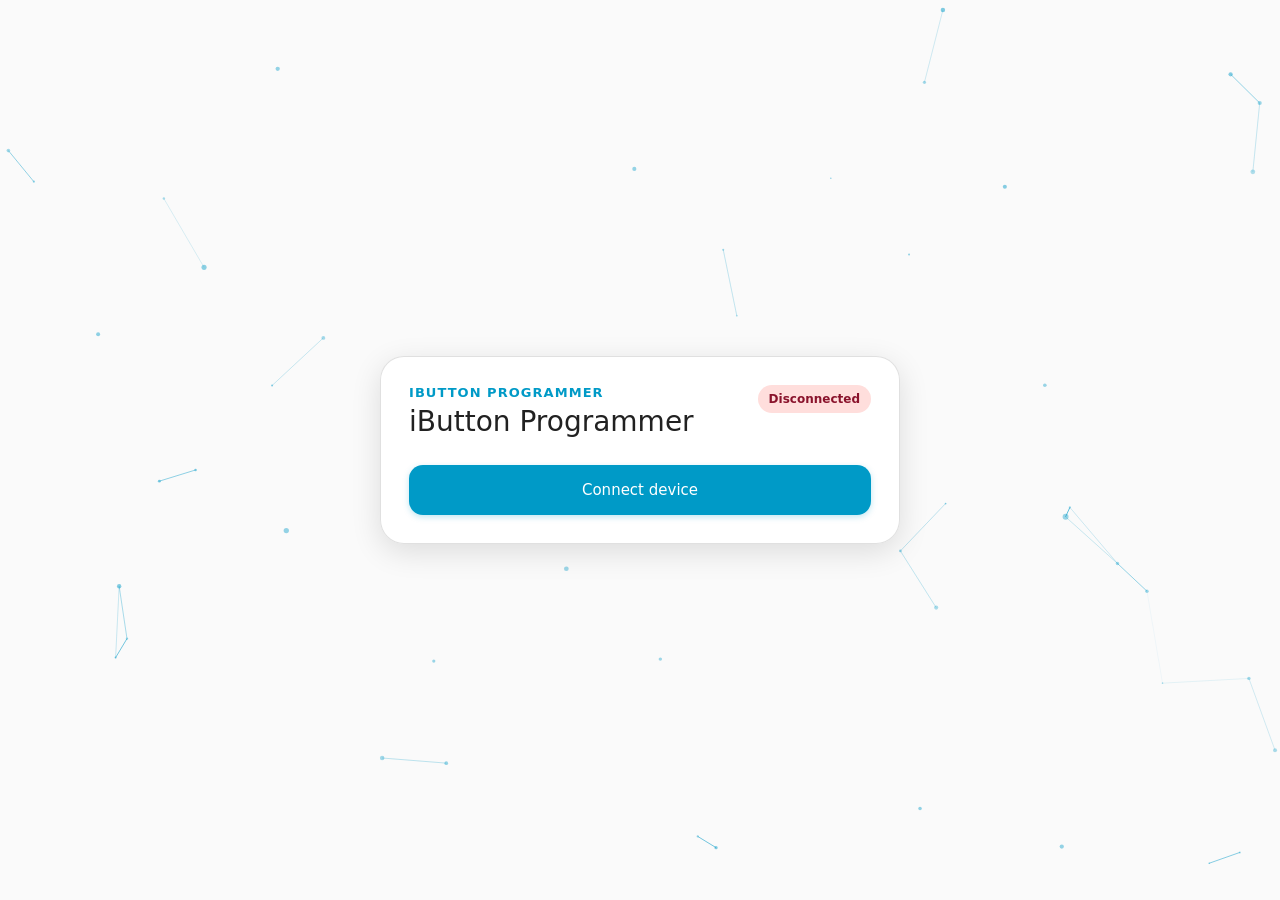
==== web/index.html @ c77f6653 "Refresh web UI with Home Assistant inspired styling" ====
<!doctype html>
<html lang="en">
<head>
  <meta charset="utf-8">
  <meta name="viewport" content="width=device-width,initial-scale=1,viewport-fit=cover">
  <meta name="theme-color" content="#009ac7">
  <meta name="color-scheme" content="light">
  <title>iButton Programmer</title>
  <link rel="icon" href="favicon.ico" sizes="any">
  <link rel="icon" href="favicon.svg" type="image/svg+xml">
  <link rel="stylesheet" href="styles.css">
</head>
<body>
  <canvas id="particles" aria-hidden="true"></canvas>

  <main class="card">
    <header>
      <div>
        <p class="eyebrow">iButton Programmer</p>
        <h1>iButton Programmer</h1>
      </div>
      <span id="status" class="status disconnected">Disconnected</span>
    </header>

    <button id="connect" class="primary wide">Connect device</button>

    <section id="programmer" hidden>
      <label>Serial number</label>
      <div id="serial-fields" class="serial-fields" role="group" aria-label="iButton serial number">
        <input class="serial-byte" type="text" inputmode="text" autocomplete="off" spellcheck="false" maxlength="2" aria-label="Byte 1">
        <input class="serial-byte" type="text" inputmode="text" autocomplete="off" spellcheck="false" maxlength="2" aria-label="Byte 2">
        <input class="serial-byte" type="text" inputmode="text" autocomplete="off" spellcheck="false" maxlength="2" aria-label="Byte 3">
        <input class="serial-byte" type="text" inputmode="text" autocomplete="off" spellcheck="false" maxlength="2" aria-label="Byte 4">
        <input class="serial-byte" type="text" inputmode="text" autocomplete="off" spellcheck="false" maxlength="2" aria-label="Byte 5">
        <input class="serial-byte" type="text" inputmode="text" autocomplete="off" spellcheck="false" maxlength="2" aria-label="Byte 6">
      </div>
      <p class="hint">6-byte serial number, e.g. 12 34 56 78 9A BC</p>

      <div class="actions">
        <button id="read" class="secondary">Read</button>
        <button id="write" class="primary">Write</button>
      </div>

      <p id="message" class="message" aria-live="polite"></p>
    </section>
  </main>

  <script src="particles.js" defer></script>
  <script type="module" src="app.js"></script>
</body>
</html>
---- web/styles.css ----
:root{--primary:#009ac7;--primary-dark:#006787;--primary-light:#eff9fe;--text:#212121;--secondary-text:#727272;--divider:rgba(0,0,0,.12);--surface:#fff;--background:#fafafa;--success:#43a047;--error:#db4437}*{box-sizing:border-box}html{font-family:Roboto,Inter,ui-sans-serif,system-ui,-apple-system,BlinkMacSystemFont,"Segoe UI",sans-serif;color:var(--text);background:var(--background)}body{margin:0;min-height:100dvh;display:grid;place-items:center;padding:24px;overflow-x:hidden}#particles{position:fixed;inset:0;width:100%;height:100%;z-index:0;pointer-events:none}.card{position:relative;z-index:1;width:min(100%,520px);background:rgba(255,255,255,.96);border:1px solid var(--divider);border-radius:24px;padding:28px;box-shadow:0 8px 30px rgba(0,0,0,.12);backdrop-filter:blur(4px)}header{display:flex;align-items:flex-start;justify-content:space-between;gap:16px;margin-bottom:26px}.eyebrow{margin:0 0 5px;color:var(--primary);font-size:13px;font-weight:600;text-transform:uppercase;letter-spacing:.08em}h1{font-size:28px;line-height:1.2;font-weight:500;margin:0}.status{font-size:12px;font-weight:600;padding:7px 11px;border-radius:999px;white-space:nowrap}.disconnected{background:#ffdedc;color:#8a132c}.connected{background:#e3f9e3;color:#036730}button,input{font:inherit}button{border:0;border-radius:14px;padding:14px 20px;font-weight:500;font-size:15px;cursor:pointer;min-height:50px;transition:background-color .15s ease,box-shadow .15s ease,transform .05s ease}button:active:not(:disabled){transform:translateY(1px)}button:disabled{opacity:.45;cursor:not-allowed}.primary{background:var(--primary);color:#fff;box-shadow:0 2px 6px rgba(0,154,199,.25)}.primary:hover:not(:disabled){background:var(--primary-dark)}.secondary{background:var(--primary-light);color:var(--primary-dark)}.secondary:hover:not(:disabled){background:#dff3fc}.wide{width:100%}section{margin-top:26px;border-top:1px solid var(--divider);padding-top:26px}label{display:block;font-size:14px;font-weight:500;margin-bottom:10px}.serial-fields{display:grid;grid-template-columns:repeat(6,1fr);gap:8px}.serial-byte{width:100%;min-width:0;height:56px;border:1px solid rgba(0,0,0,.24);border-radius:12px;padding:0;text-align:center;background:#fff;color:var(--text);font-family:ui-monospace,SFMono-Regular,Menlo,Consolas,monospace;font-size:20px;text-transform:uppercase;letter-spacing:.04em;transition:border-color .15s ease,box-shadow .15s ease}.serial-byte:hover{border-color:rgba(0,0,0,.5)}.serial-byte:focus{outline:0;border-color:var(--primary);box-shadow:0 0 0 2px rgba(0,154,199,.18)}.hint{color:var(--secondary-text);font-size:12px;margin:8px 0 20px}.actions{display:grid;grid-template-columns:1fr 1fr;gap:12px}.message{min-height:22px;margin:18px 0 0;font-size:14px}.message.error{color:var(--error)}.message.success{color:var(--success)}@media(max-width:450px){#particles{display:none}body{padding:16px}.card{padding:20px;border-radius:20px}header{display:block}.status{display:inline-block;margin-top:14px}.serial-fields{gap:5px}.serial-byte{height:50px;font-size:17px}.actions{grid-template-columns:1fr}}@media(prefers-reduced-motion:reduce){button{transition:none}#particles{display:none}}
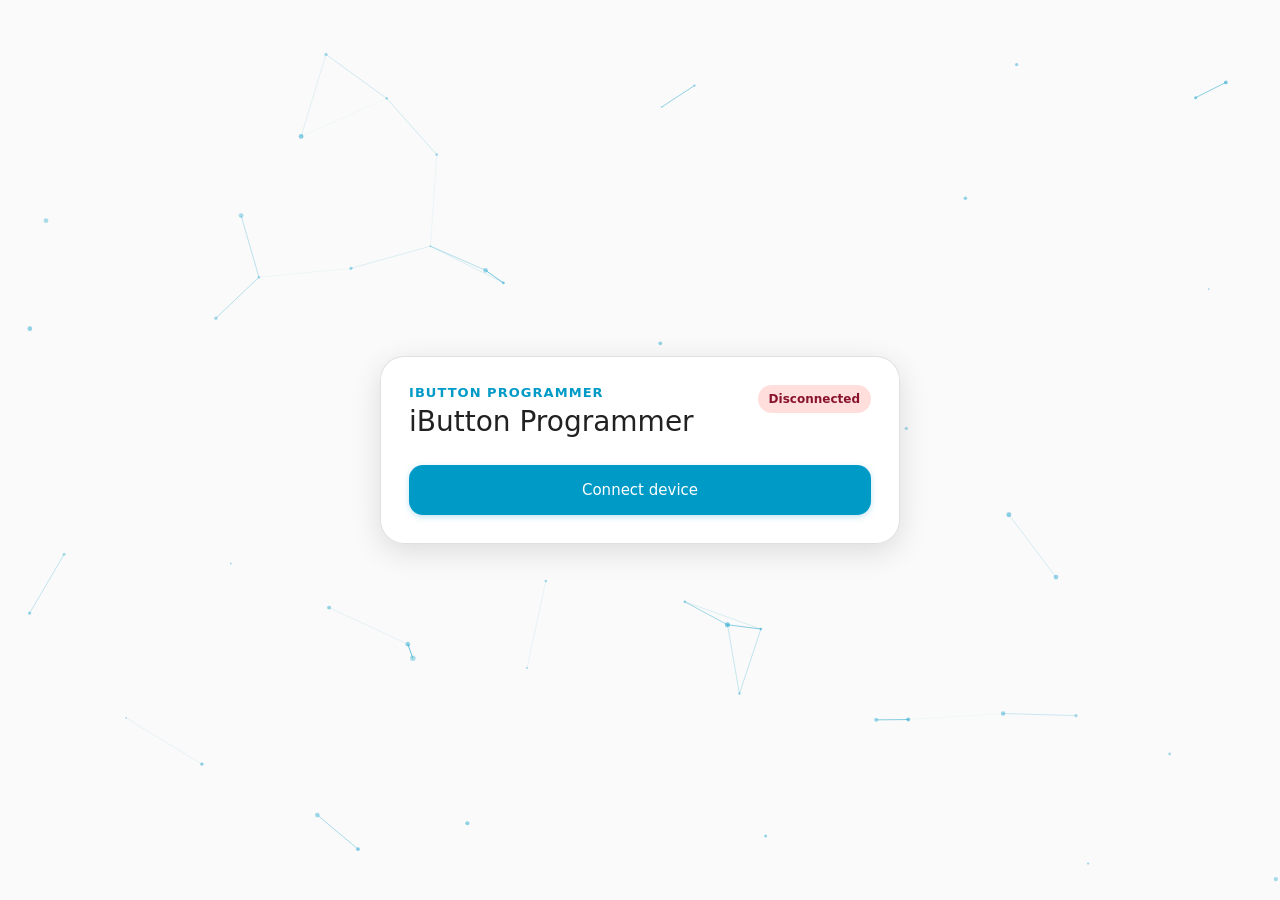
==== commit 893744a9: "Improve accessibility and page metadata" ====
--- a/web/index.html
+++ b/web/index.html
@@ -3,6 +3,7 @@
 <head>
   <meta charset="utf-8">
   <meta name="viewport" content="width=device-width,initial-scale=1,viewport-fit=cover">
+  <meta name="description" content="Read and program iButton serial numbers directly from your browser using a USB programmer and Web Serial.">
   <meta name="theme-color" content="#009ac7">
   <meta name="color-scheme" content="light">
   <title>iButton Programmer</title>
@@ -37,7 +38,7 @@
       <p class="hint">6-byte serial number, e.g. 12 34 56 78 9A BC</p>
 
       <div class="actions">
-        <button id="read" class="secondary">Read</button>
+        <button id="read" class="primary">Read</button>
         <button id="write" class="primary">Write</button>
       </div>
 
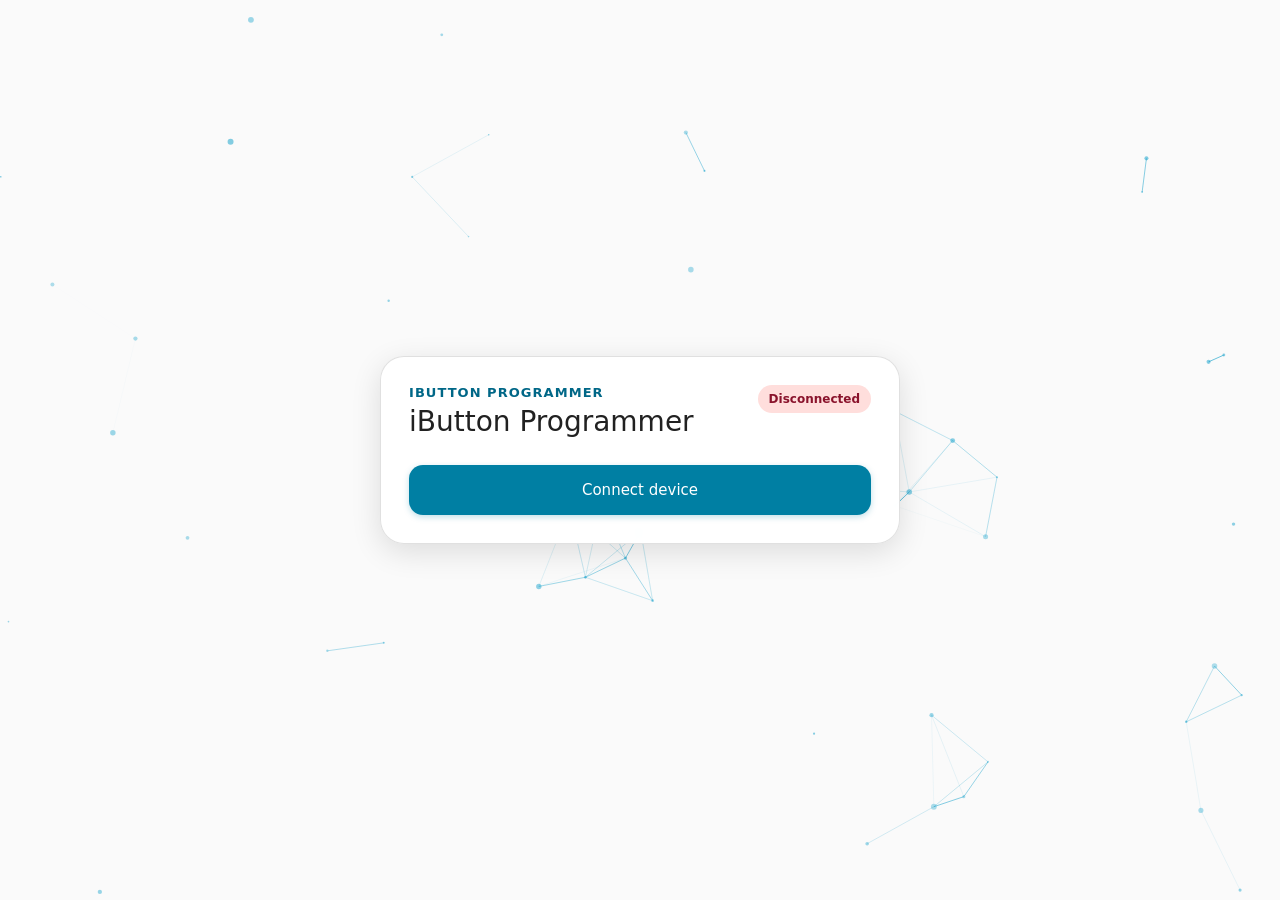
==== commit 88cf9883: "Add protocol diagnostics log" ====
--- a/web/index.html
+++ b/web/index.html
@@ -43,6 +43,15 @@
       </div>
 
       <p id="message" class="message" aria-live="polite"></p>
+
+      <details class="protocol-details">
+        <summary>Protocol log</summary>
+        <div class="protocol-toolbar">
+          <span>Raw USB serial traffic</span>
+          <button id="clear-log" type="button" class="log-button">Clear</button>
+        </div>
+        <pre id="protocol-log" class="protocol-log" aria-label="Protocol log"></pre>
+      </details>
     </section>
   </main>
 
--- a/web/styles.css
+++ b/web/styles.css
@@ -1 +1 @@
-:root{--primary:#009ac7;--primary-dark:#006787;--primary-light:#eff9fe;--text:#212121;--secondary-text:#727272;--divider:rgba(0,0,0,.12);--surface:#fff;--background:#fafafa;--success:#43a047;--error:#db4437}*{box-sizing:border-box}html{font-family:Roboto,Inter,ui-sans-serif,system-ui,-apple-system,BlinkMacSystemFont,"Segoe UI",sans-serif;color:var(--text);background:var(--background)}body{margin:0;min-height:100dvh;display:grid;place-items:center;padding:24px;overflow-x:hidden}#particles{position:fixed;inset:0;width:100%;height:100%;z-index:0;pointer-events:none}.card{position:relative;z-index:1;width:min(100%,520px);background:rgba(255,255,255,.96);border:1px solid var(--divider);border-radius:24px;padding:28px;box-shadow:0 8px 30px rgba(0,0,0,.12);backdrop-filter:blur(4px)}header{display:flex;align-items:flex-start;justify-content:space-between;gap:16px;margin-bottom:26px}.eyebrow{margin:0 0 5px;color:var(--primary);font-size:13px;font-weight:600;text-transform:uppercase;letter-spacing:.08em}h1{font-size:28px;line-height:1.2;font-weight:500;margin:0}.status{font-size:12px;font-weight:600;padding:7px 11px;border-radius:999px;white-space:nowrap}.disconnected{background:#ffdedc;color:#8a132c}.connected{background:#e3f9e3;color:#036730}button,input{font:inherit}button{border:0;border-radius:14px;padding:14px 20px;font-weight:500;font-size:15px;cursor:pointer;min-height:50px;transition:background-color .15s ease,box-shadow .15s ease,transform .05s ease}button:active:not(:disabled){transform:translateY(1px)}button:disabled{opacity:.45;cursor:not-allowed}.primary{background:var(--primary);color:#fff;box-shadow:0 2px 6px rgba(0,154,199,.25)}.primary:hover:not(:disabled){background:var(--primary-dark)}.secondary{background:var(--primary-light);color:var(--primary-dark)}.secondary:hover:not(:disabled){background:#dff3fc}.wide{width:100%}section{margin-top:26px;border-top:1px solid var(--divider);padding-top:26px}label{display:block;font-size:14px;font-weight:500;margin-bottom:10px}.serial-fields{display:grid;grid-template-columns:repeat(6,1fr);gap:8px}.serial-byte{width:100%;min-width:0;height:56px;border:1px solid rgba(0,0,0,.24);border-radius:12px;padding:0;text-align:center;background:#fff;color:var(--text);font-family:ui-monospace,SFMono-Regular,Menlo,Consolas,monospace;font-size:20px;text-transform:uppercase;letter-spacing:.04em;transition:border-color .15s ease,box-shadow .15s ease}.serial-byte:hover{border-color:rgba(0,0,0,.5)}.serial-byte:focus{outline:0;border-color:var(--primary);box-shadow:0 0 0 2px rgba(0,154,199,.18)}.hint{color:var(--secondary-text);font-size:12px;margin:8px 0 20px}.actions{display:grid;grid-template-columns:1fr 1fr;gap:12px}.message{min-height:22px;margin:18px 0 0;font-size:14px}.message.error{color:var(--error)}.message.success{color:var(--success)}@media(max-width:450px){#particles{display:none}body{padding:16px}.card{padding:20px;border-radius:20px}header{display:block}.status{display:inline-block;margin-top:14px}.serial-fields{gap:5px}.serial-byte{height:50px;font-size:17px}.actions{grid-template-columns:1fr}}@media(prefers-reduced-motion:reduce){button{transition:none}#particles{display:none}}
+:root{--primary:#009ac7;--primary-button:#007fa3;--primary-dark:#006787;--primary-light:#eff9fe;--text:#212121;--secondary-text:#727272;--divider:rgba(0,0,0,.12);--surface:#fff;--background:#fafafa;--success:#43a047;--error:#db4437}*{box-sizing:border-box}html{font-family:Roboto,Inter,ui-sans-serif,system-ui,-apple-system,BlinkMacSystemFont,"Segoe UI",sans-serif;color:var(--text);background:var(--background)}body{margin:0;min-height:100dvh;display:grid;place-items:center;padding:24px;overflow-x:hidden}#particles{position:fixed;inset:0;width:100%;height:100%;z-index:0;pointer-events:none}.card{position:relative;z-index:1;width:min(100%,520px);background:rgba(255,255,255,.96);border:1px solid var(--divider);border-radius:24px;padding:28px;box-shadow:0 8px 30px rgba(0,0,0,.12);backdrop-filter:blur(4px)}header{display:flex;align-items:flex-start;justify-content:space-between;gap:16px;margin-bottom:26px}.eyebrow{margin:0 0 5px;color:var(--primary-dark);font-size:13px;font-weight:600;text-transform:uppercase;letter-spacing:.08em}h1{font-size:28px;line-height:1.2;font-weight:500;margin:0}.status{font-size:12px;font-weight:600;padding:7px 11px;border-radius:999px;white-space:nowrap}.disconnected{background:#ffdedc;color:#8a132c}.connected{background:#e3f9e3;color:#036730}button,input{font:inherit}button{border:0;border-radius:14px;padding:14px 20px;font-weight:500;font-size:15px;cursor:pointer;min-height:50px;transition:background-color .15s ease,box-shadow .15s ease,transform .05s ease}button:active:not(:disabled){transform:translateY(1px)}button:disabled{opacity:.45;cursor:not-allowed}.primary{background:var(--primary-button);color:#fff;box-shadow:0 2px 6px rgba(0,127,163,.25)}.primary:hover:not(:disabled){background:var(--primary-dark)}.secondary{background:var(--primary-light);color:var(--primary-dark)}.secondary:hover:not(:disabled){background:#dff3fc}.wide{width:100%}section{margin-top:26px;border-top:1px solid var(--divider);padding-top:26px}label{display:block;font-size:14px;font-weight:500;margin-bottom:10px}.serial-fields{display:grid;grid-template-columns:repeat(6,1fr);gap:8px}.serial-byte{width:100%;min-width:0;height:56px;border:1px solid rgba(0,0,0,.24);border-radius:12px;padding:0;text-align:center;background:#fff;color:var(--text);font-family:ui-monospace,SFMono-Regular,Menlo,Consolas,monospace;font-size:20px;text-transform:uppercase;letter-spacing:.04em;transition:border-color .15s ease,box-shadow .15s ease}.serial-byte:hover{border-color:rgba(0,0,0,.5)}.serial-byte:focus{outline:0;border-color:var(--primary);box-shadow:0 0 0 2px rgba(0,154,199,.18)}.hint{color:var(--secondary-text);font-size:12px;margin:8px 0 20px}.actions{display:grid;grid-template-columns:1fr 1fr;gap:12px}.message{min-height:22px;margin:18px 0 0;font-size:14px}.message.error{color:var(--error)}.message.success{color:var(--success)}@media(max-width:450px){#particles{display:none}body{padding:16px}.card{padding:20px;border-radius:20px}header{display:block}.status{display:inline-block;margin-top:14px}.serial-fields{gap:5px}.serial-byte{height:50px;font-size:17px}.actions{grid-template-columns:1fr}}@media(prefers-reduced-motion:reduce){button{transition:none}#particles{display:none}}
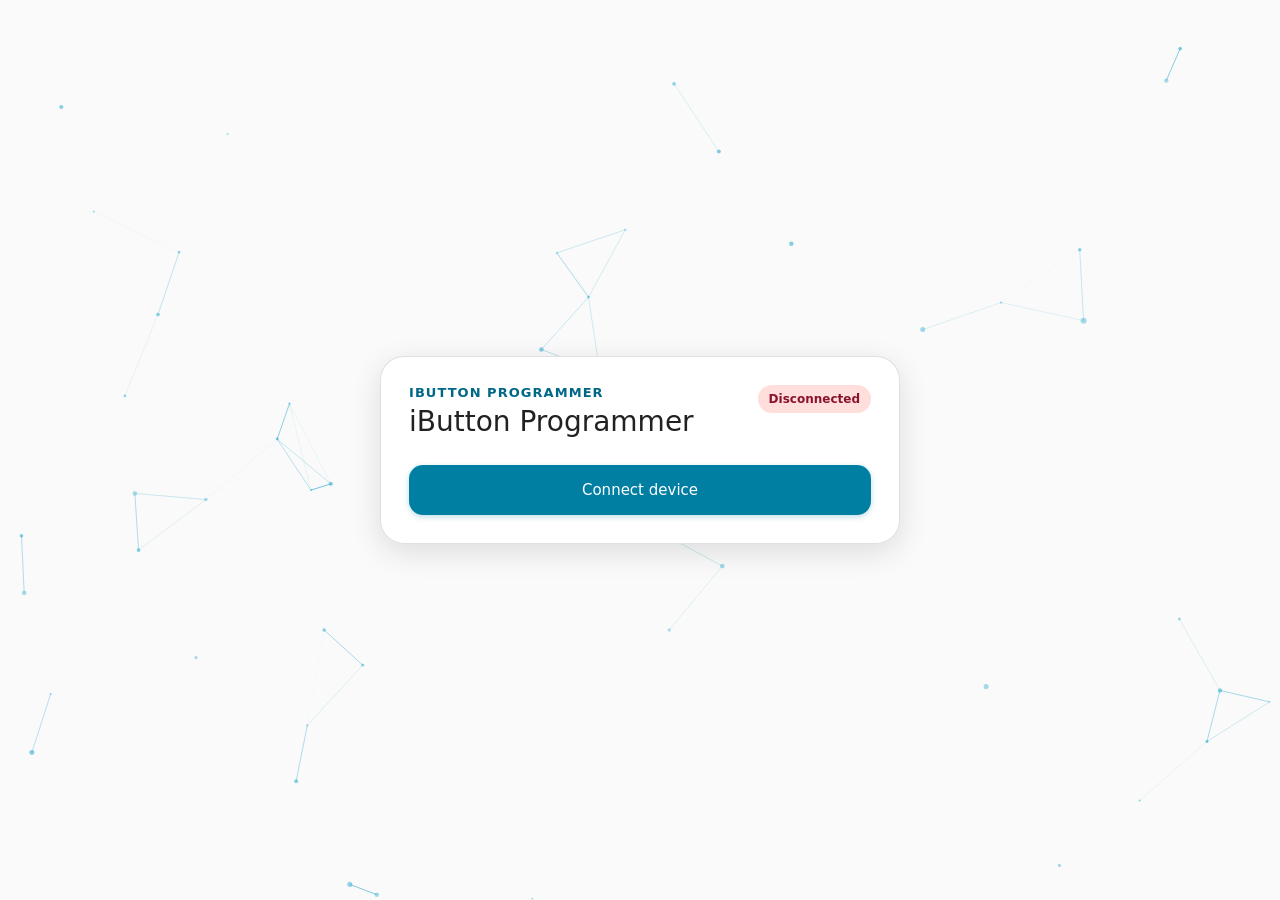
==== commit 180fc770: "Add copy button to protocol log" ====
--- a/web/index.html
+++ b/web/index.html
@@ -48,7 +48,10 @@
         <summary>Protocol log</summary>
         <div class="protocol-toolbar">
           <span>Raw USB serial traffic</span>
-          <button id="clear-log" type="button" class="log-button">Clear</button>
+          <div>
+            <button id="copy-log" type="button" class="log-button">Copy</button>
+            <button id="clear-log" type="button" class="log-button">Clear</button>
+          </div>
         </div>
         <pre id="protocol-log" class="protocol-log" aria-label="Protocol log"></pre>
       </details>
--- a/web/styles.css
+++ b/web/styles.css
@@ -1 +1 @@
-:root{--primary:#009ac7;--primary-button:#007fa3;--primary-dark:#006787;--primary-light:#eff9fe;--text:#212121;--secondary-text:#727272;--divider:rgba(0,0,0,.12);--surface:#fff;--background:#fafafa;--success:#43a047;--error:#db4437}*{box-sizing:border-box}html{font-family:Roboto,Inter,ui-sans-serif,system-ui,-apple-system,BlinkMacSystemFont,"Segoe UI",sans-serif;color:var(--text);background:var(--background)}body{margin:0;min-height:100dvh;display:grid;place-items:center;padding:24px;overflow-x:hidden}#particles{position:fixed;inset:0;width:100%;height:100%;z-index:0;pointer-events:none}.card{position:relative;z-index:1;width:min(100%,520px);background:rgba(255,255,255,.96);border:1px solid var(--divider);border-radius:24px;padding:28px;box-shadow:0 8px 30px rgba(0,0,0,.12);backdrop-filter:blur(4px)}header{display:flex;align-items:flex-start;justify-content:space-between;gap:16px;margin-bottom:26px}.eyebrow{margin:0 0 5px;color:var(--primary-dark);font-size:13px;font-weight:600;text-transform:uppercase;letter-spacing:.08em}h1{font-size:28px;line-height:1.2;font-weight:500;margin:0}.status{font-size:12px;font-weight:600;padding:7px 11px;border-radius:999px;white-space:nowrap}.disconnected{background:#ffdedc;color:#8a132c}.connected{background:#e3f9e3;color:#036730}button,input{font:inherit}button{border:0;border-radius:14px;padding:14px 20px;font-weight:500;font-size:15px;cursor:pointer;min-height:50px;transition:background-color .15s ease,box-shadow .15s ease,transform .05s ease}button:active:not(:disabled){transform:translateY(1px)}button:disabled{opacity:.45;cursor:not-allowed}.primary{background:var(--primary-button);color:#fff;box-shadow:0 2px 6px rgba(0,127,163,.25)}.primary:hover:not(:disabled){background:var(--primary-dark)}.secondary{background:var(--primary-light);color:var(--primary-dark)}.secondary:hover:not(:disabled){background:#dff3fc}.wide{width:100%}section{margin-top:26px;border-top:1px solid var(--divider);padding-top:26px}label{display:block;font-size:14px;font-weight:500;margin-bottom:10px}.serial-fields{display:grid;grid-template-columns:repeat(6,1fr);gap:8px}.serial-byte{width:100%;min-width:0;height:56px;border:1px solid rgba(0,0,0,.24);border-radius:12px;padding:0;text-align:center;background:#fff;color:var(--text);font-family:ui-monospace,SFMono-Regular,Menlo,Consolas,monospace;font-size:20px;text-transform:uppercase;letter-spacing:.04em;transition:border-color .15s ease,box-shadow .15s ease}.serial-byte:hover{border-color:rgba(0,0,0,.5)}.serial-byte:focus{outline:0;border-color:var(--primary);box-shadow:0 0 0 2px rgba(0,154,199,.18)}.hint{color:var(--secondary-text);font-size:12px;margin:8px 0 20px}.actions{display:grid;grid-template-columns:1fr 1fr;gap:12px}.message{min-height:22px;margin:18px 0 0;font-size:14px}.message.error{color:var(--error)}.message.success{color:var(--success)}@media(max-width:450px){#particles{display:none}body{padding:16px}.card{padding:20px;border-radius:20px}header{display:block}.status{display:inline-block;margin-top:14px}.serial-fields{gap:5px}.serial-byte{height:50px;font-size:17px}.actions{grid-template-columns:1fr}}@media(prefers-reduced-motion:reduce){button{transition:none}#particles{display:none}}
+:root{--primary:#009ac7;--primary-button:#007fa3;--primary-dark:#006787;--primary-light:#eff9fe;--text:#212121;--secondary-text:#727272;--divider:rgba(0,0,0,.12);--surface:#fff;--background:#fafafa;--success:#43a047;--error:#db4437}*{box-sizing:border-box}html{font-family:Roboto,Inter,ui-sans-serif,system-ui,-apple-system,BlinkMacSystemFont,"Segoe UI",sans-serif;color:var(--text);background:var(--background)}body{margin:0;min-height:100dvh;display:grid;place-items:center;padding:24px;overflow-x:hidden}#particles{position:fixed;inset:0;width:100%;height:100%;z-index:0;pointer-events:none}.card{position:relative;z-index:1;width:min(100%,520px);background:rgba(255,255,255,.96);border:1px solid var(--divider);border-radius:24px;padding:28px;box-shadow:0 8px 30px rgba(0,0,0,.12);backdrop-filter:blur(4px)}header{display:flex;align-items:flex-start;justify-content:space-between;gap:16px;margin-bottom:26px}.eyebrow{margin:0 0 5px;color:var(--primary-dark);font-size:13px;font-weight:600;text-transform:uppercase;letter-spacing:.08em}h1{font-size:28px;line-height:1.2;font-weight:500;margin:0}.status{font-size:12px;font-weight:600;padding:7px 11px;border-radius:999px;white-space:nowrap}.disconnected{background:#ffdedc;color:#8a132c}.connected{background:#e3f9e3;color:#036730}button,input{font:inherit}button{border:0;border-radius:14px;padding:14px 20px;font-weight:500;font-size:15px;cursor:pointer;min-height:50px;transition:background-color .15s ease,box-shadow .15s ease,transform .05s ease}button:active:not(:disabled){transform:translateY(1px)}button:disabled{opacity:.45;cursor:not-allowed}.primary{background:var(--primary-button);color:#fff;box-shadow:0 2px 6px rgba(0,127,163,.25)}.primary:hover:not(:disabled){background:var(--primary-dark)}.secondary{background:var(--primary-light);color:var(--primary-dark)}.secondary:hover:not(:disabled){background:#dff3fc}.wide{width:100%}section{margin-top:26px;border-top:1px solid var(--divider);padding-top:26px}label{display:block;font-size:14px;font-weight:500;margin-bottom:10px}.serial-fields{display:grid;grid-template-columns:repeat(6,1fr);gap:8px}.serial-byte{width:100%;min-width:0;height:56px;border:1px solid rgba(0,0,0,.24);border-radius:12px;padding:0;text-align:center;background:#fff;color:var(--text);font-family:ui-monospace,SFMono-Regular,Menlo,Consolas,monospace;font-size:20px;text-transform:uppercase;letter-spacing:.04em;transition:border-color .15s ease,box-shadow .15s ease}.serial-byte:hover{border-color:rgba(0,0,0,.5)}.serial-byte:focus{outline:0;border-color:var(--primary);box-shadow:0 0 0 2px rgba(0,154,199,.18)}.hint{color:var(--secondary-text);font-size:12px;margin:8px 0 20px}.actions{display:grid;grid-template-columns:1fr 1fr;gap:12px}.message{min-height:22px;margin:18px 0 0;font-size:14px}.message.error{color:var(--error)}.message.success{color:var(--success)}.protocol-details{margin-top:18px;border-top:1px solid var(--divider);padding-top:14px}.protocol-details summary{cursor:pointer;color:var(--secondary-text);font-size:13px;font-weight:500;user-select:none}.protocol-toolbar{display:flex;align-items:center;justify-content:space-between;gap:12px;margin:12px 0 8px;color:var(--secondary-text);font-size:11px}.log-button{min-height:0;padding:5px 9px;border-radius:8px;background:var(--primary-light);color:var(--primary-dark);font-size:11px}.protocol-log{height:180px;overflow:auto;margin:0;padding:12px;border:1px solid var(--divider);border-radius:10px;background:#f7f7f7;color:#333;font:11px/1.5 ui-monospace,SFMono-Regular,Menlo,Consolas,monospace;white-space:pre-wrap;overflow-wrap:anywhere}@media(max-width:450px){#particles{display:none}body{padding:16px}.card{padding:20px;border-radius:20px}header{display:block}.status{display:inline-block;margin-top:14px}.serial-fields{gap:5px}.serial-byte{height:50px;font-size:17px}.actions{grid-template-columns:1fr}}@media(prefers-reduced-motion:reduce){button{transition:none}#particles{display:none}}
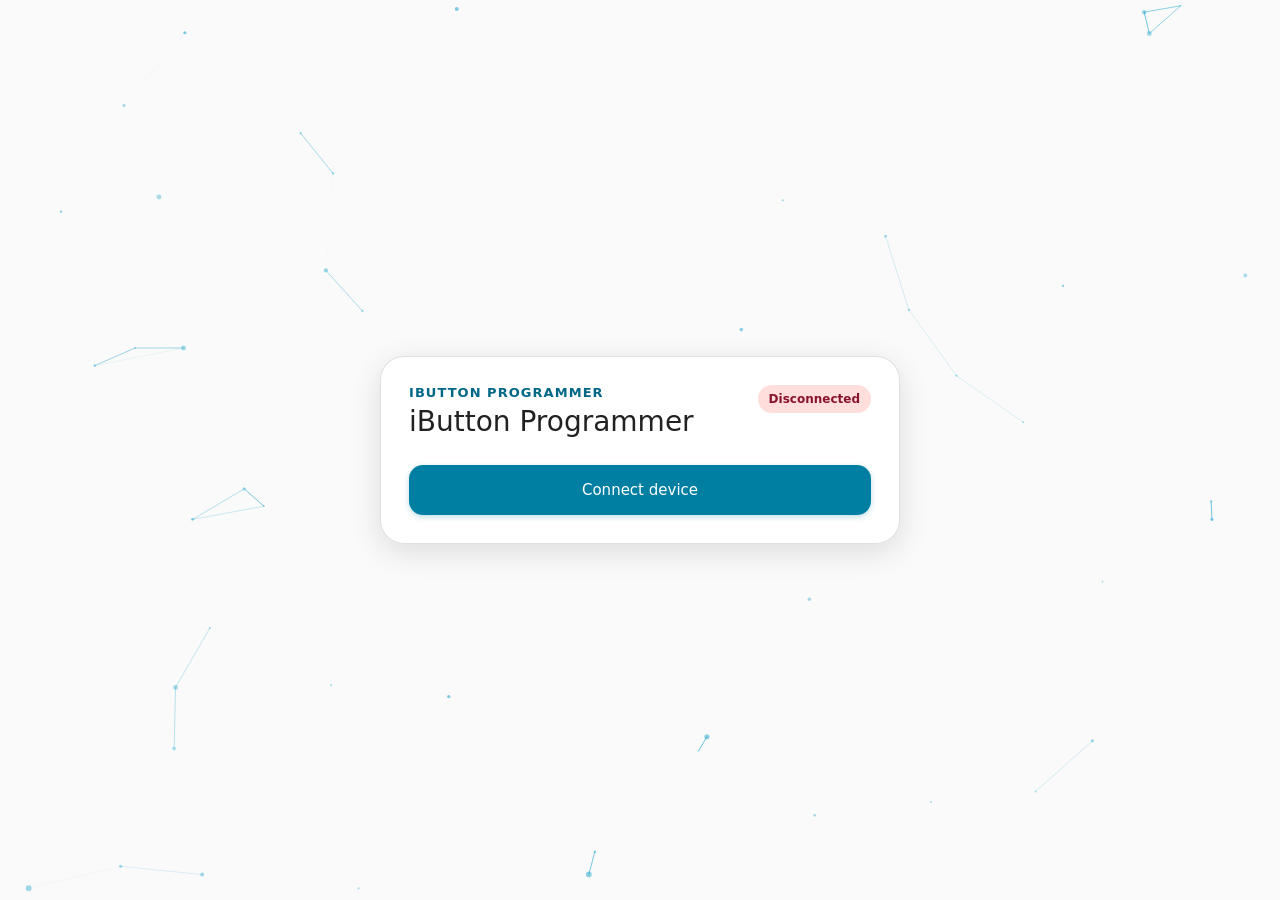
==== commit d78ce9b3: "Add Detect action to Debug section" ====
--- a/web/index.html
+++ b/web/index.html
@@ -45,15 +45,16 @@
       <p id="message" class="message" aria-live="polite"></p>
 
       <details class="protocol-details">
-        <summary>Protocol log</summary>
+        <summary>Debug</summary>
         <div class="protocol-toolbar">
-          <span>Raw USB serial traffic</span>
+          <span>Protocol diagnostics</span>
           <div>
+            <button id="detect" type="button" class="log-button">Detect</button>
             <button id="copy-log" type="button" class="log-button">Copy</button>
             <button id="clear-log" type="button" class="log-button">Clear</button>
           </div>
         </div>
-        <pre id="protocol-log" class="protocol-log" aria-label="Protocol log"></pre>
+        <pre id="protocol-log" class="protocol-log" aria-label="Debug log"></pre>
       </details>
     </section>
   </main>
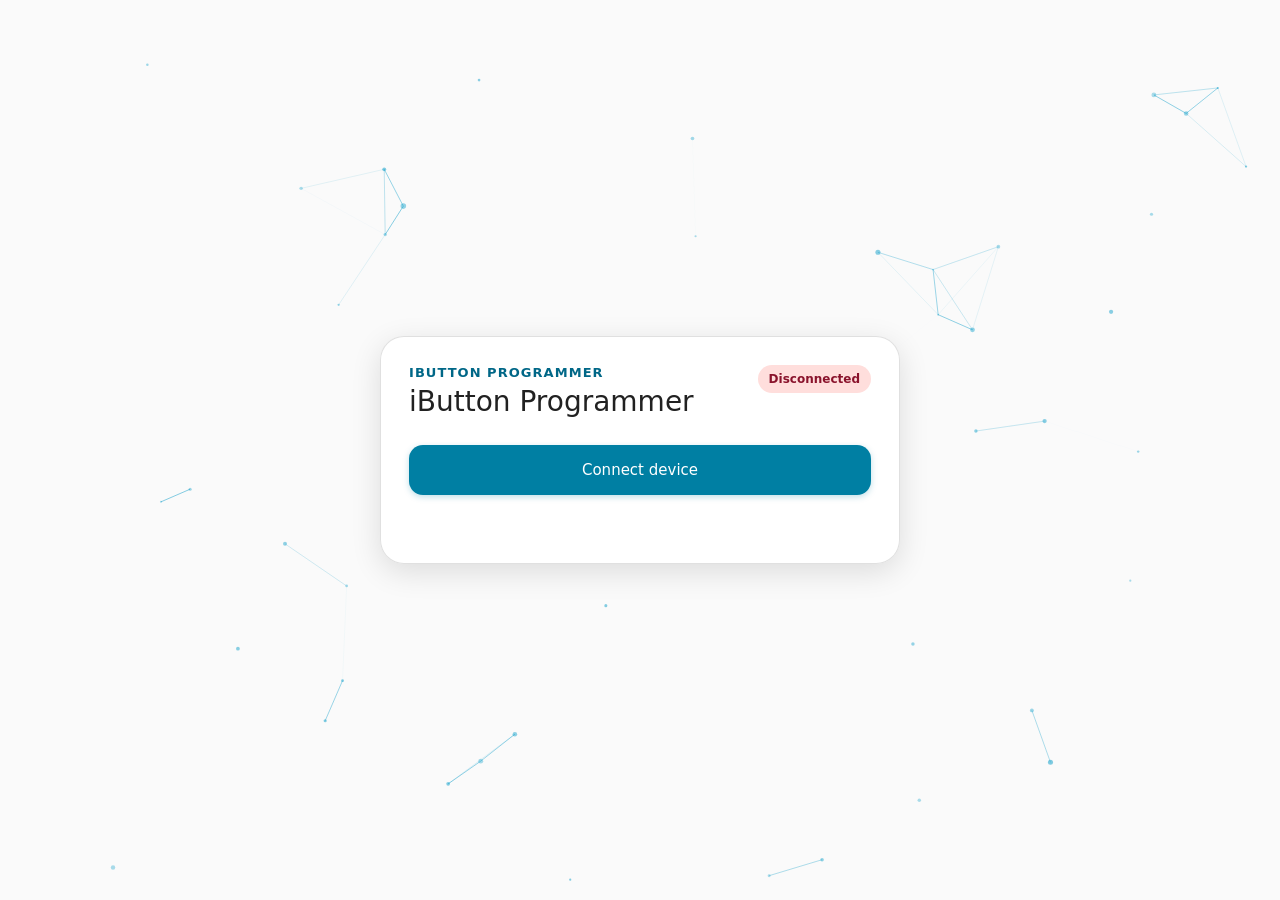
==== commit ebbef77a: "Clarify write action and Debug controls" ====
--- a/web/index.html
+++ b/web/index.html
@@ -23,33 +23,33 @@
       <span id="status" class="status disconnected">Disconnected</span>
     </header>
 
-    <button id="connect" class="primary wide">Connect device</button>
+    <button id="connect" type="button" class="primary wide">Connect device</button>
+    <p id="message" class="message" aria-live="polite"></p>
 
     <section id="programmer" hidden>
-      <label>Serial number</label>
-      <div id="serial-fields" class="serial-fields" role="group" aria-label="iButton serial number">
-        <input class="serial-byte" type="text" inputmode="text" autocomplete="off" spellcheck="false" maxlength="2" aria-label="Byte 1">
-        <input class="serial-byte" type="text" inputmode="text" autocomplete="off" spellcheck="false" maxlength="2" aria-label="Byte 2">
-        <input class="serial-byte" type="text" inputmode="text" autocomplete="off" spellcheck="false" maxlength="2" aria-label="Byte 3">
-        <input class="serial-byte" type="text" inputmode="text" autocomplete="off" spellcheck="false" maxlength="2" aria-label="Byte 4">
-        <input class="serial-byte" type="text" inputmode="text" autocomplete="off" spellcheck="false" maxlength="2" aria-label="Byte 5">
-        <input class="serial-byte" type="text" inputmode="text" autocomplete="off" spellcheck="false" maxlength="2" aria-label="Byte 6">
+      <label id="serial-label">Serial number</label>
+      <div id="serial-fields" class="serial-fields" role="group" aria-labelledby="serial-label">
+        <input class="serial-byte" type="text" inputmode="text" autocomplete="off" spellcheck="false" maxlength="2" aria-label="Byte 1" disabled>
+        <input class="serial-byte" type="text" inputmode="text" autocomplete="off" spellcheck="false" maxlength="2" aria-label="Byte 2" disabled>
+        <input class="serial-byte" type="text" inputmode="text" autocomplete="off" spellcheck="false" maxlength="2" aria-label="Byte 3" disabled>
+        <input class="serial-byte" type="text" inputmode="text" autocomplete="off" spellcheck="false" maxlength="2" aria-label="Byte 4" disabled>
+        <input class="serial-byte" type="text" inputmode="text" autocomplete="off" spellcheck="false" maxlength="2" aria-label="Byte 5" disabled>
+        <input class="serial-byte" type="text" inputmode="text" autocomplete="off" spellcheck="false" maxlength="2" aria-label="Byte 6" disabled>
       </div>
       <p class="hint">6-byte serial number, e.g. 12 34 56 78 9A BC</p>
 
       <div class="actions">
-        <button id="read" class="primary">Read</button>
-        <button id="write" class="primary">Write</button>
+        <button id="read" type="button" class="primary" disabled>Read</button>
+        <button id="write" type="button" class="write-primary" disabled>Write</button>
       </div>
-
-      <p id="message" class="message" aria-live="polite"></p>
+      <p class="write-note">Write changes the serial number. Keep the iButton in place until verification finishes.</p>
 
       <details class="protocol-details">
         <summary>Debug</summary>
         <div class="protocol-toolbar">
           <span>Protocol diagnostics</span>
-          <div>
-            <button id="detect" type="button" class="log-button">Detect</button>
+          <div class="debug-actions">
+            <button id="detect" type="button" class="log-button" disabled>Detect type</button>
             <button id="copy-log" type="button" class="log-button">Copy</button>
             <button id="clear-log" type="button" class="log-button">Clear</button>
           </div>
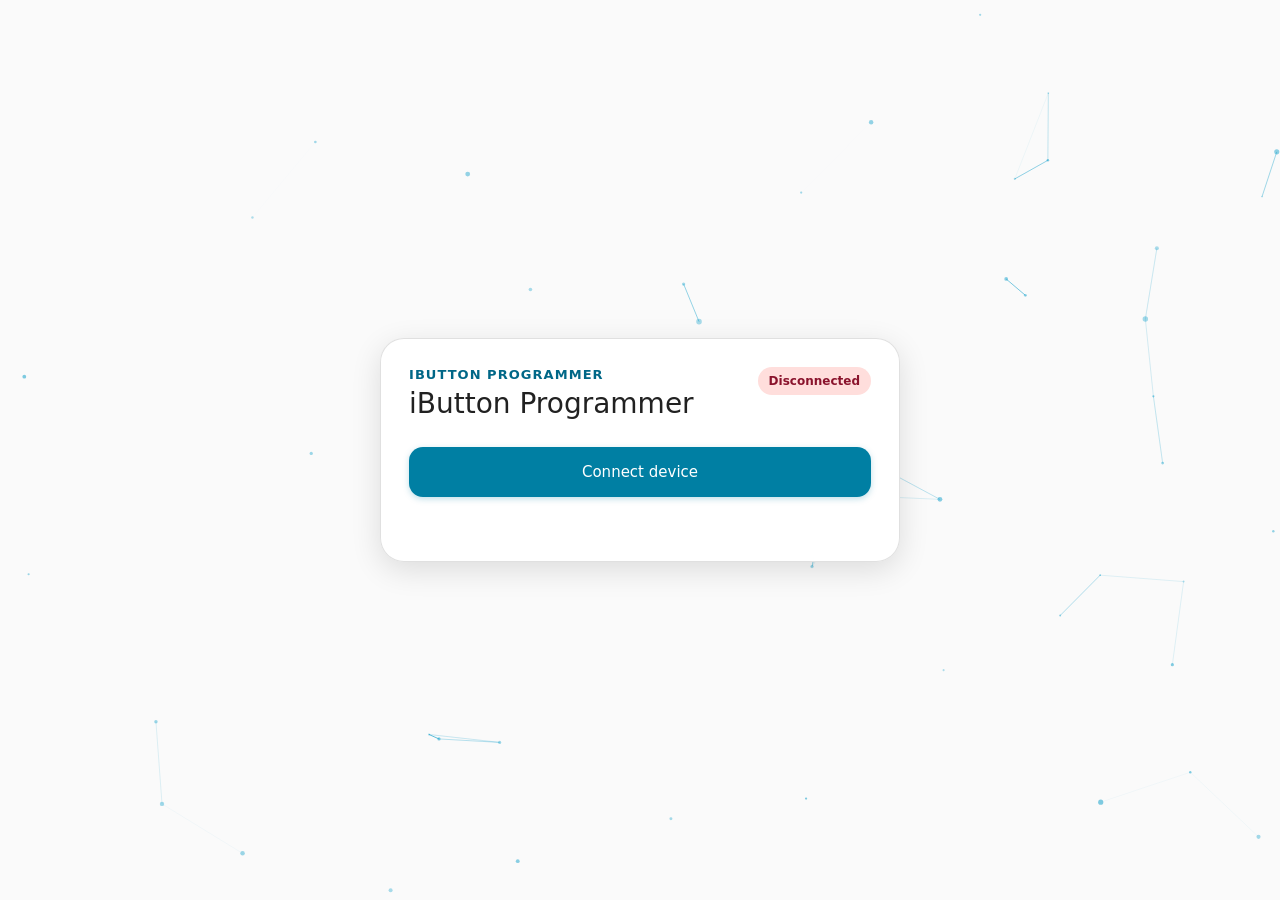
==== commit 30a3e720: "Refine Debug button labels and spacing" ====
--- a/web/index.html
+++ b/web/index.html
@@ -49,7 +49,7 @@
         <div class="protocol-toolbar">
           <span>Protocol diagnostics</span>
           <div class="debug-actions">
-            <button id="detect" type="button" class="log-button" disabled>Detect type</button>
+            <button id="detect" type="button" class="log-button" disabled>Detect button type</button>
             <button id="copy-log" type="button" class="log-button">Copy</button>
             <button id="clear-log" type="button" class="log-button">Clear</button>
           </div>
--- a/web/styles.css
+++ b/web/styles.css
@@ -1 +1,365 @@
-:root{--primary:#009ac7;--primary-button:#007fa3;--primary-dark:#006787;--primary-light:#eff9fe;--text:#212121;--secondary-text:#727272;--divider:rgba(0,0,0,.12);--surface:#fff;--background:#fafafa;--success:#43a047;--error:#db4437}*{box-sizing:border-box}html{font-family:Roboto,Inter,ui-sans-serif,system-ui,-apple-system,BlinkMacSystemFont,"Segoe UI",sans-serif;color:var(--text);background:var(--background)}body{margin:0;min-height:100dvh;display:grid;place-items:center;padding:24px;overflow-x:hidden}#particles{position:fixed;inset:0;width:100%;height:100%;z-index:0;pointer-events:none}.card{position:relative;z-index:1;width:min(100%,520px);background:rgba(255,255,255,.96);border:1px solid var(--divider);border-radius:24px;padding:28px;box-shadow:0 8px 30px rgba(0,0,0,.12);backdrop-filter:blur(4px)}header{display:flex;align-items:flex-start;justify-content:space-between;gap:16px;margin-bottom:26px}.eyebrow{margin:0 0 5px;color:var(--primary-dark);font-size:13px;font-weight:600;text-transform:uppercase;letter-spacing:.08em}h1{font-size:28px;line-height:1.2;font-weight:500;margin:0}.status{font-size:12px;font-weight:600;padding:7px 11px;border-radius:999px;white-space:nowrap}.disconnected{background:#ffdedc;color:#8a132c}.connected{background:#e3f9e3;color:#036730}button,input{font:inherit}button{border:0;border-radius:14px;padding:14px 20px;font-weight:500;font-size:15px;cursor:pointer;min-height:50px;transition:background-color .15s ease,box-shadow .15s ease,transform .05s ease}button:active:not(:disabled){transform:translateY(1px)}button:disabled{opacity:.45;cursor:not-allowed}.primary{background:var(--primary-button);color:#fff;box-shadow:0 2px 6px rgba(0,127,163,.25)}.primary:hover:not(:disabled){background:var(--primary-dark)}.secondary{background:var(--primary-light);color:var(--primary-dark)}.secondary:hover:not(:disabled){background:#dff3fc}.wide{width:100%}section{margin-top:26px;border-top:1px solid var(--divider);padding-top:26px}label{display:block;font-size:14px;font-weight:500;margin-bottom:10px}.serial-fields{display:grid;grid-template-columns:repeat(6,1fr);gap:8px}.serial-byte{width:100%;min-width:0;height:56px;border:1px solid rgba(0,0,0,.24);border-radius:12px;padding:0;text-align:center;background:#fff;color:var(--text);font-family:ui-monospace,SFMono-Regular,Menlo,Consolas,monospace;font-size:20px;text-transform:uppercase;letter-spacing:.04em;transition:border-color .15s ease,box-shadow .15s ease}.serial-byte:hover{border-color:rgba(0,0,0,.5)}.serial-byte:focus{outline:0;border-color:var(--primary);box-shadow:0 0 0 2px rgba(0,154,199,.18)}.hint{color:var(--secondary-text);font-size:12px;margin:8px 0 20px}.actions{display:grid;grid-template-columns:1fr 1fr;gap:12px}.message{min-height:22px;margin:18px 0 0;font-size:14px}.message.error{color:var(--error)}.message.success{color:var(--success)}.protocol-details{margin-top:18px;border-top:1px solid var(--divider);padding-top:14px}.protocol-details summary{cursor:pointer;color:var(--secondary-text);font-size:13px;font-weight:500;user-select:none}.protocol-toolbar{display:flex;align-items:center;justify-content:space-between;gap:12px;margin:12px 0 8px;color:var(--secondary-text);font-size:11px}.log-button{min-height:0;padding:5px 9px;border-radius:8px;background:var(--primary-light);color:var(--primary-dark);font-size:11px}.protocol-log{height:180px;overflow:auto;margin:0;padding:12px;border:1px solid var(--divider);border-radius:10px;background:#f7f7f7;color:#333;font:11px/1.5 ui-monospace,SFMono-Regular,Menlo,Consolas,monospace;white-space:pre-wrap;overflow-wrap:anywhere}@media(max-width:450px){#particles{display:none}body{padding:16px}.card{padding:20px;border-radius:20px}header{display:block}.status{display:inline-block;margin-top:14px}.serial-fields{gap:5px}.serial-byte{height:50px;font-size:17px}.actions{grid-template-columns:1fr}}@media(prefers-reduced-motion:reduce){button{transition:none}#particles{display:none}}
+:root {
+  --primary: #009ac7;
+  --primary-button: #007fa3;
+  --primary-dark: #006787;
+  --primary-light: #eff9fe;
+  --write-button: #00566f;
+  --write-dark: #004456;
+  --text: #212121;
+  --secondary-text: #727272;
+  --divider: rgba(0, 0, 0, .12);
+  --surface: #fff;
+  --background: #fafafa;
+  --success: #43a047;
+  --error: #db4437;
+}
+
+* {
+  box-sizing: border-box;
+}
+
+html {
+  font-family: Roboto, Inter, ui-sans-serif, system-ui, -apple-system, BlinkMacSystemFont, "Segoe UI", sans-serif;
+  color: var(--text);
+  background: var(--background);
+}
+
+body {
+  margin: 0;
+  min-height: 100dvh;
+  display: grid;
+  place-items: center;
+  padding: 24px;
+  overflow-x: hidden;
+}
+
+#particles {
+  position: fixed;
+  inset: 0;
+  width: 100%;
+  height: 100%;
+  z-index: 0;
+  pointer-events: none;
+}
+
+.card {
+  position: relative;
+  z-index: 1;
+  width: min(100%, 520px);
+  background: rgba(255, 255, 255, .96);
+  border: 1px solid var(--divider);
+  border-radius: 24px;
+  padding: 28px;
+  box-shadow: 0 8px 30px rgba(0, 0, 0, .12);
+  backdrop-filter: blur(4px);
+}
+
+header {
+  display: flex;
+  align-items: flex-start;
+  justify-content: space-between;
+  gap: 16px;
+  margin-bottom: 26px;
+}
+
+.eyebrow {
+  margin: 0 0 5px;
+  color: var(--primary-dark);
+  font-size: 13px;
+  font-weight: 600;
+  text-transform: uppercase;
+  letter-spacing: .08em;
+}
+
+h1 {
+  margin: 0;
+  font-size: 28px;
+  line-height: 1.2;
+  font-weight: 500;
+}
+
+.status {
+  font-size: 12px;
+  font-weight: 600;
+  padding: 7px 11px;
+  border-radius: 999px;
+  white-space: nowrap;
+}
+
+.disconnected {
+  background: #ffdedc;
+  color: #8a132c;
+}
+
+.connecting {
+  background: #fff4d6;
+  color: #765300;
+}
+
+.connected {
+  background: #e3f9e3;
+  color: #036730;
+}
+
+button,
+input {
+  font: inherit;
+}
+
+button {
+  border: 0;
+  border-radius: 14px;
+  padding: 14px 20px;
+  min-height: 50px;
+  font-size: 15px;
+  font-weight: 500;
+  cursor: pointer;
+  transition: background-color .15s ease, box-shadow .15s ease, transform .05s ease, opacity .15s ease;
+}
+
+button:focus-visible,
+.protocol-details summary:focus-visible {
+  outline: 3px solid rgba(0, 154, 199, .28);
+  outline-offset: 2px;
+}
+
+button:active:not(:disabled) {
+  transform: translateY(1px);
+}
+
+button:disabled {
+  opacity: .45;
+  cursor: not-allowed;
+}
+
+.primary {
+  background: var(--primary-button);
+  color: #fff;
+  box-shadow: 0 2px 6px rgba(0, 127, 163, .25);
+}
+
+.primary:hover:not(:disabled) {
+  background: var(--primary-dark);
+}
+
+.write-primary {
+  background: var(--write-button);
+  color: #fff;
+  box-shadow: 0 2px 6px rgba(0, 86, 111, .3);
+}
+
+.write-primary:hover:not(:disabled) {
+  background: var(--write-dark);
+}
+
+.secondary {
+  background: var(--primary-light);
+  color: var(--primary-dark);
+}
+
+.secondary:hover:not(:disabled) {
+  background: #dff3fc;
+}
+
+.wide {
+  width: 100%;
+}
+
+section {
+  margin-top: 24px;
+  border-top: 1px solid var(--divider);
+  padding-top: 24px;
+}
+
+label {
+  display: block;
+  margin-bottom: 10px;
+  font-size: 14px;
+  font-weight: 500;
+}
+
+.serial-fields {
+  display: grid;
+  grid-template-columns: repeat(6, 1fr);
+  gap: 8px;
+}
+
+.serial-byte {
+  width: 100%;
+  min-width: 0;
+  height: 56px;
+  border: 1px solid rgba(0, 0, 0, .24);
+  border-radius: 12px;
+  padding: 0;
+  text-align: center;
+  background: #fff;
+  color: var(--text);
+  font-family: ui-monospace, SFMono-Regular, Menlo, Consolas, monospace;
+  font-size: 20px;
+  text-transform: uppercase;
+  letter-spacing: .04em;
+  transition: border-color .15s ease, box-shadow .15s ease, opacity .15s ease;
+}
+
+.serial-byte:hover:not(:disabled) {
+  border-color: rgba(0, 0, 0, .5);
+}
+
+.serial-byte:focus {
+  outline: 0;
+  border-color: var(--primary);
+  box-shadow: 0 0 0 2px rgba(0, 154, 199, .18);
+}
+
+.serial-byte:disabled {
+  opacity: .65;
+  background: #f7f7f7;
+}
+
+.hint {
+  margin: 8px 0 20px;
+  color: var(--secondary-text);
+  font-size: 12px;
+}
+
+.actions {
+  display: grid;
+  grid-template-columns: 1fr 1fr;
+  gap: 12px;
+}
+
+.write-note {
+  margin: 10px 0 0;
+  color: var(--secondary-text);
+  font-size: 12px;
+  line-height: 1.45;
+}
+
+.message {
+  min-height: 22px;
+  margin: 14px 0 0;
+  font-size: 14px;
+  line-height: 1.45;
+}
+
+.message.error {
+  color: var(--error);
+}
+
+.message.success {
+  color: var(--success);
+}
+
+.protocol-details {
+  margin-top: 18px;
+  border-top: 1px solid var(--divider);
+  padding-top: 14px;
+}
+
+.protocol-details summary {
+  color: var(--secondary-text);
+  font-size: 13px;
+  font-weight: 500;
+  cursor: pointer;
+  user-select: none;
+}
+
+.protocol-toolbar {
+  display: flex;
+  align-items: center;
+  justify-content: space-between;
+  gap: 12px;
+  margin: 12px 0 8px;
+  color: var(--secondary-text);
+  font-size: 11px;
+}
+
+.debug-actions {
+  display: flex;
+  flex-wrap: wrap;
+  justify-content: flex-end;
+  gap: 6px;
+}
+
+.log-button {
+  min-height: 0;
+  padding: 5px 9px;
+  border-radius: 8px;
+  background: var(--primary-light);
+  color: var(--primary-dark);
+  font-size: 11px;
+}
+
+.log-button:hover:not(:disabled) {
+  background: #dff3fc;
+}
+
+.protocol-log {
+  height: 180px;
+  overflow: auto;
+  margin: 0;
+  padding: 12px;
+  border: 1px solid var(--divider);
+  border-radius: 10px;
+  background: #f7f7f7;
+  color: #333;
+  font: 11px/1.5 ui-monospace, SFMono-Regular, Menlo, Consolas, monospace;
+  white-space: pre-wrap;
+  overflow-wrap: anywhere;
+}
+
+@media (max-width: 450px) {
+  #particles {
+    display: none;
+  }
+
+  body {
+    padding: 16px;
+  }
+
+  .card {
+    padding: 20px;
+    border-radius: 20px;
+  }
+
+  header {
+    display: block;
+  }
+
+  .status {
+    display: inline-block;
+    margin-top: 14px;
+  }
+
+  .serial-fields {
+    gap: 5px;
+  }
+
+  .serial-byte {
+    height: 50px;
+    font-size: 17px;
+  }
+
+  .actions {
+    grid-template-columns: 1fr;
+  }
+
+  .protocol-toolbar {
+    align-items: flex-start;
+    flex-direction: column;
+  }
+
+  .debug-actions {
+    justify-content: flex-start;
+  }
+}
+
+@media (prefers-reduced-motion: reduce) {
+  button {
+    transition: none;
+  }
+
+  #particles {
+    display: none;
+  }
+}
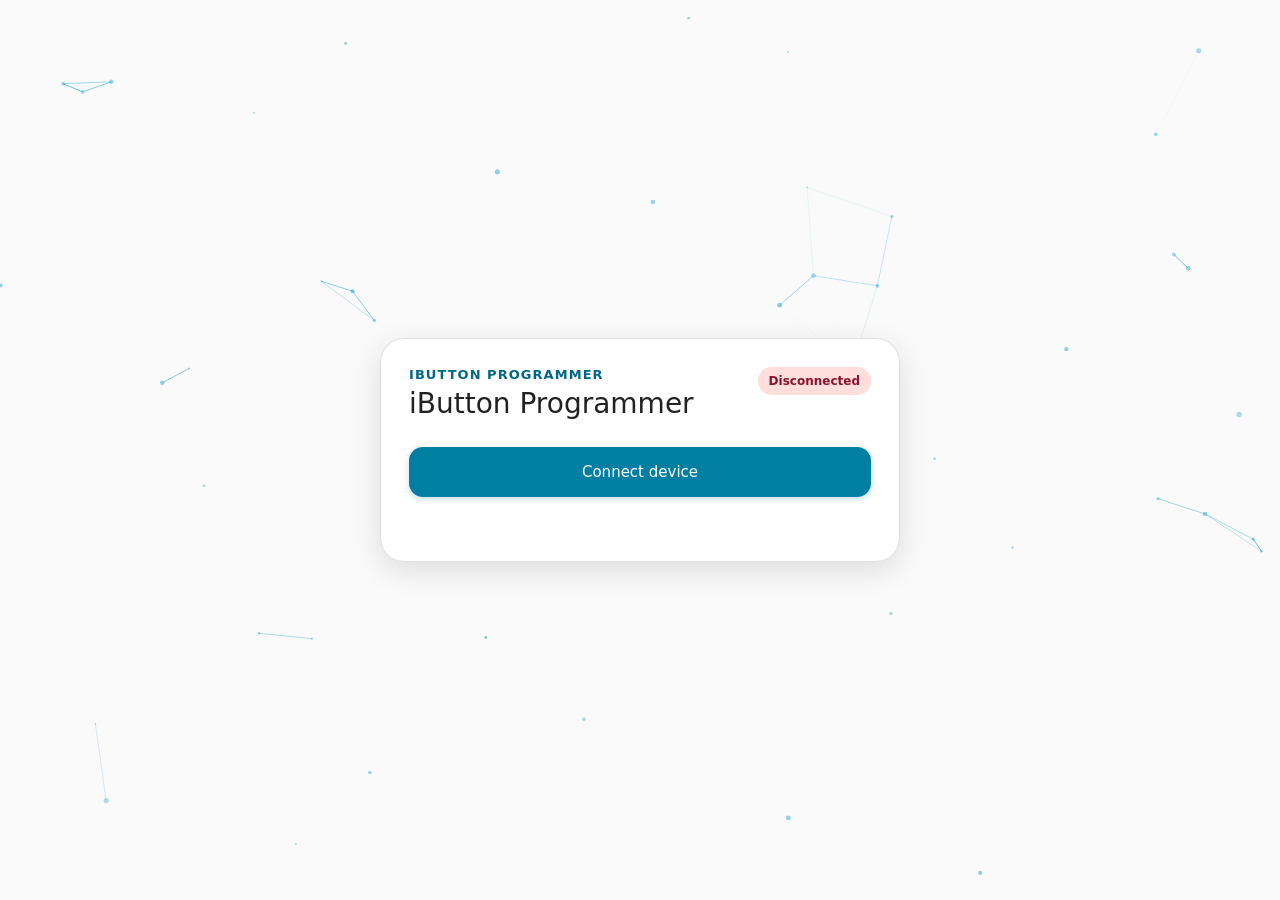
==== commit a7942f7b: "Separate button detection from log actions" ====
--- a/web/index.html
+++ b/web/index.html
@@ -49,9 +49,11 @@
         <div class="protocol-toolbar">
           <span>Protocol diagnostics</span>
           <div class="debug-actions">
-            <button id="detect" type="button" class="log-button" disabled>Detect button type</button>
-            <button id="copy-log" type="button" class="log-button">Copy</button>
-            <button id="clear-log" type="button" class="log-button">Clear</button>
+            <button id="detect" type="button" class="debug-detect-button" disabled>Detect button type</button>
+            <div class="debug-log-actions">
+              <button id="copy-log" type="button" class="log-button">Copy</button>
+              <button id="clear-log" type="button" class="log-button">Clear</button>
+            </div>
           </div>
         </div>
         <pre id="protocol-log" class="protocol-log" aria-label="Debug log"></pre>
--- a/web/styles.css
+++ b/web/styles.css
@@ -278,16 +278,19 @@
   display: flex;
   flex-wrap: wrap;
   justify-content: flex-end;
-  gap: 6px;
+  gap: 4px;
 }
 
 .log-button {
   min-height: 0;
-  padding: 5px 9px;
-  border-radius: 8px;
+  padding: 4px 7px;
+  border-radius: 6px;
   background: var(--primary-light);
   color: var(--primary-dark);
-  font-size: 11px;
+  font-size: 10px;
+  font-weight: 400;
+  line-height: 1.2;
+  white-space: nowrap;
 }
 
 .log-button:hover:not(:disabled) {
